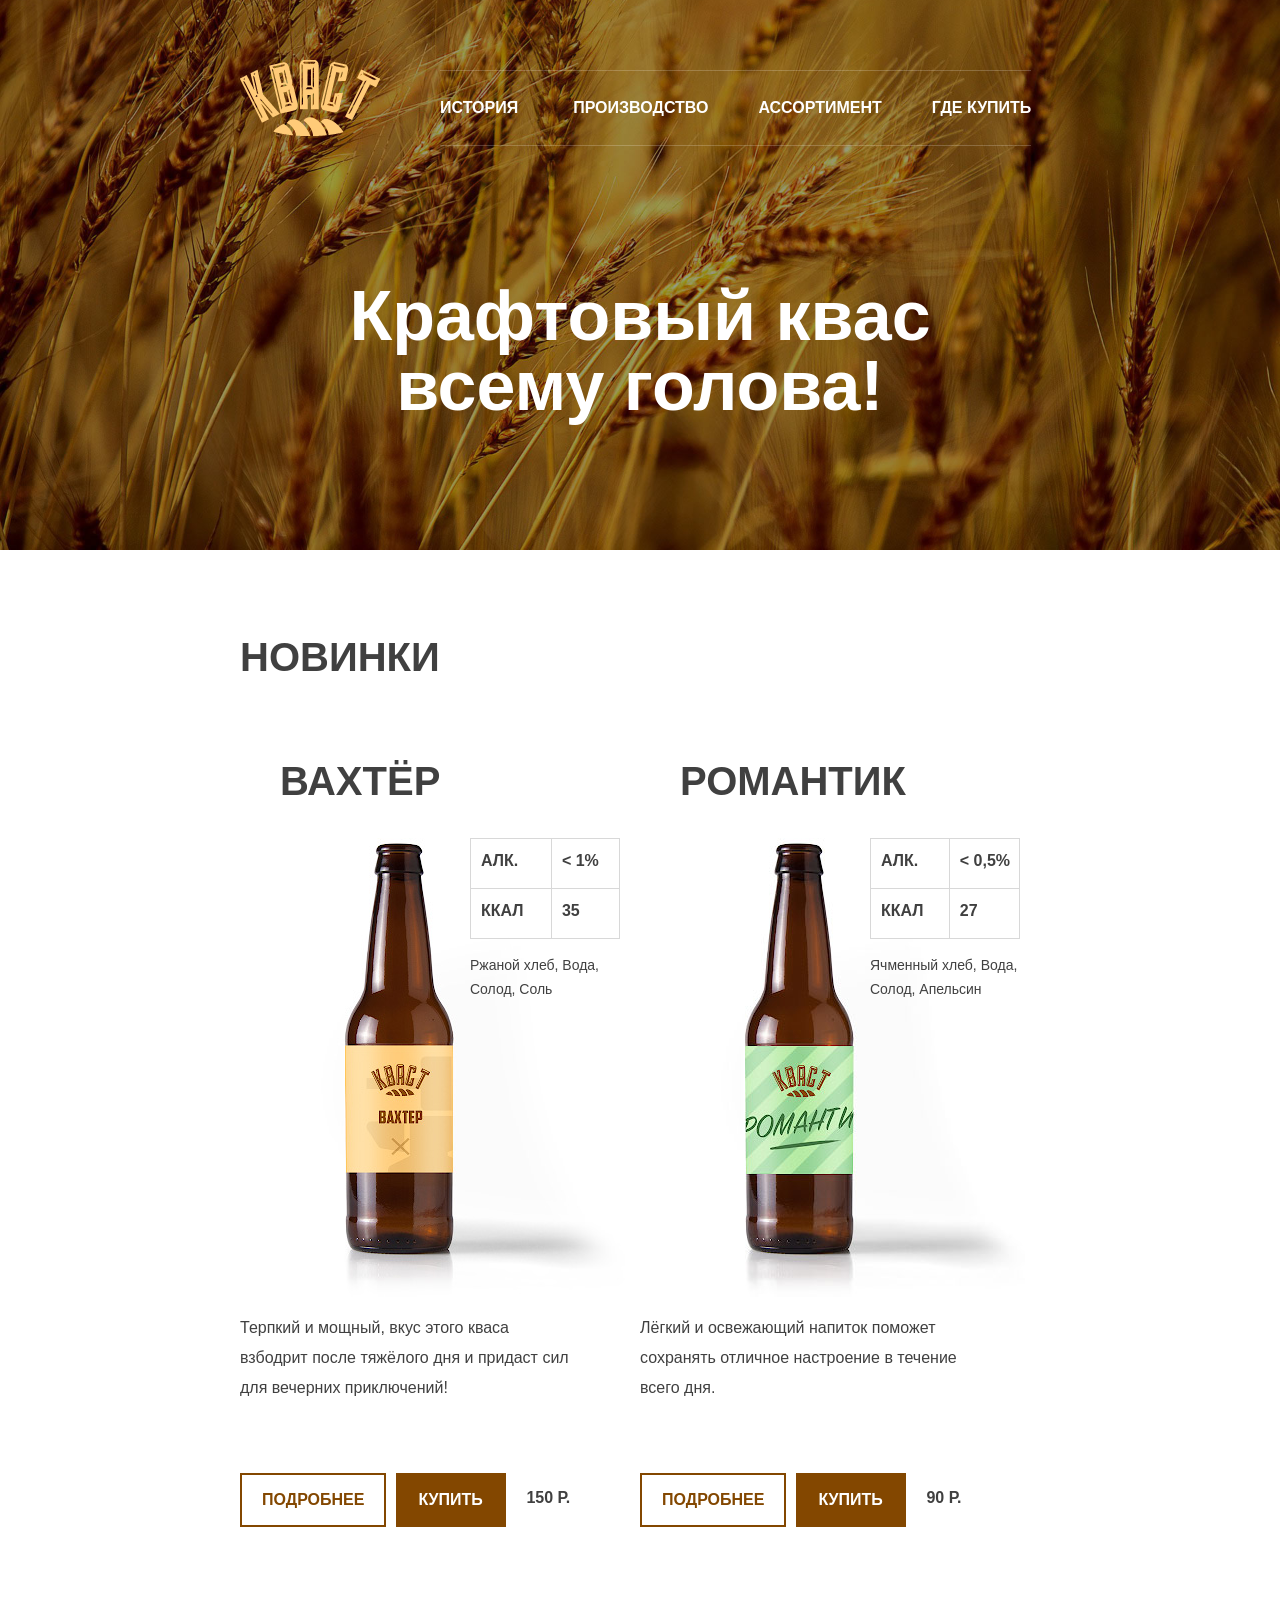
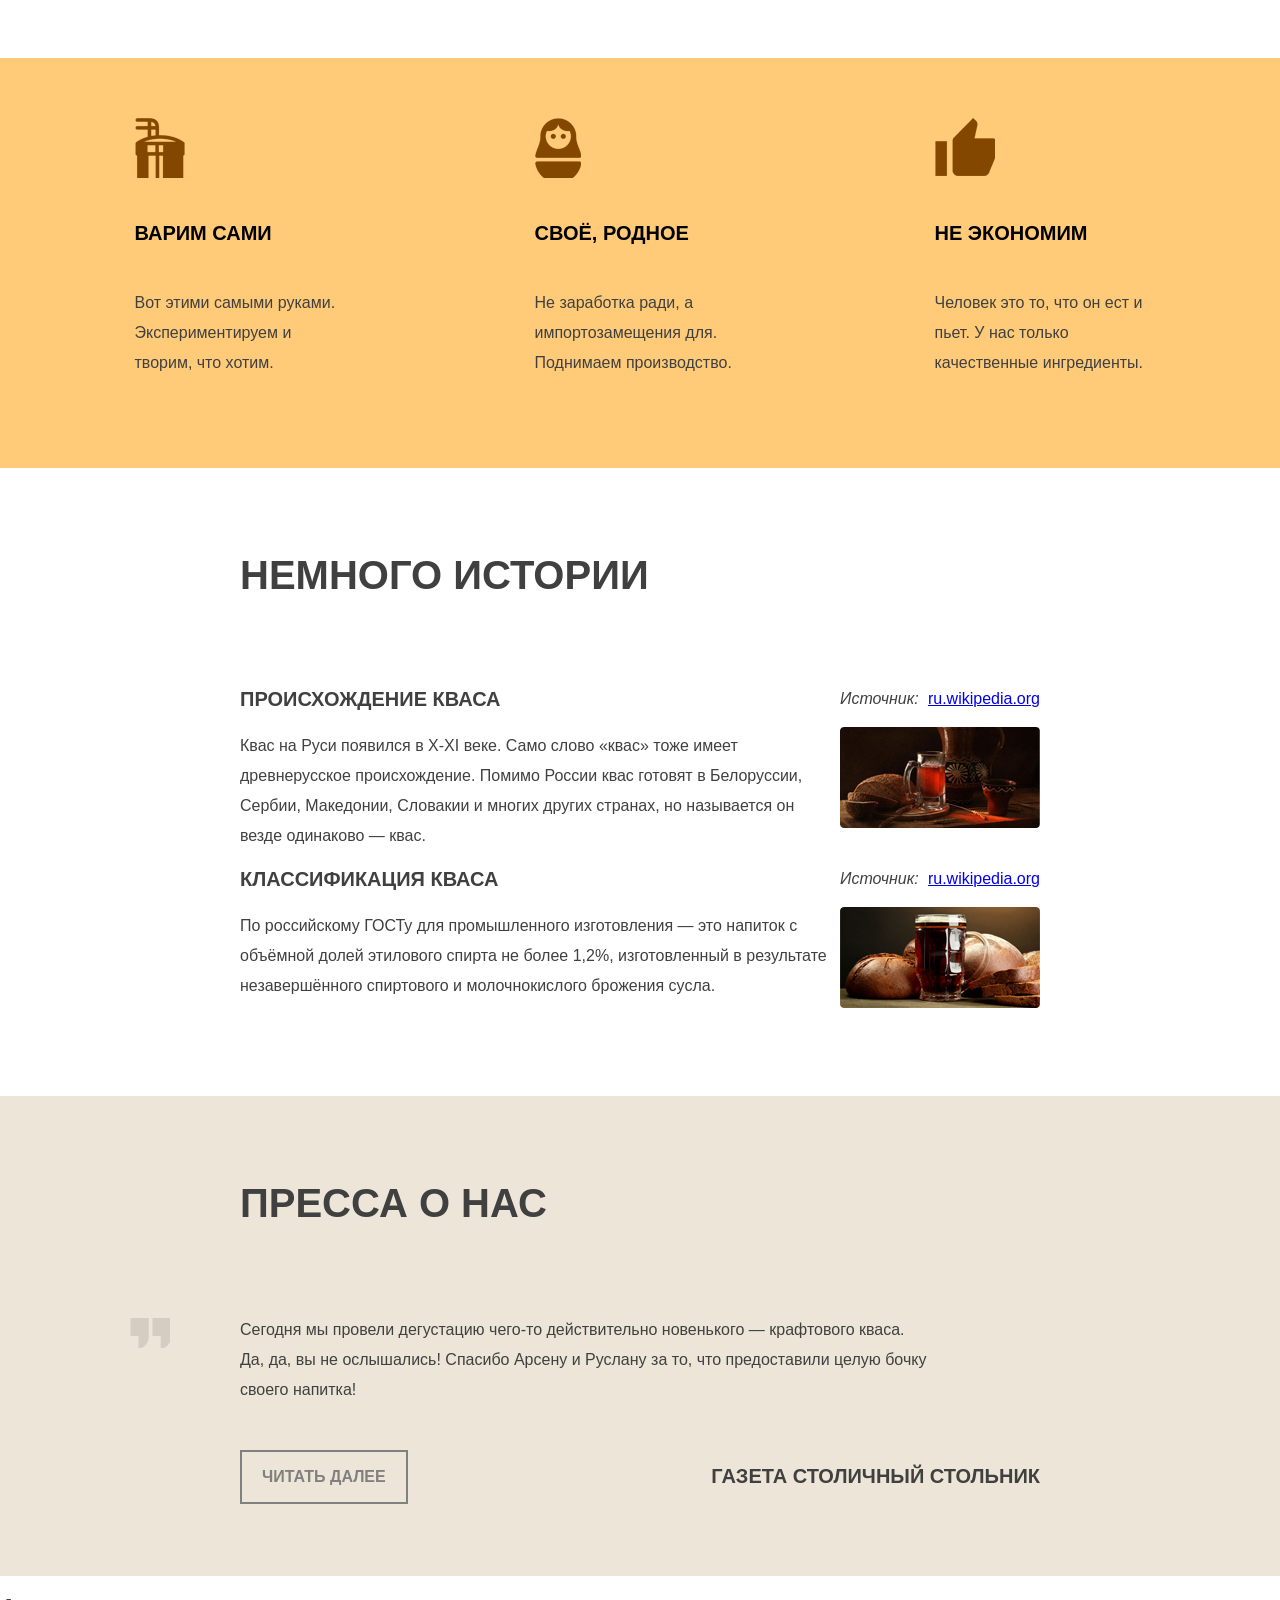
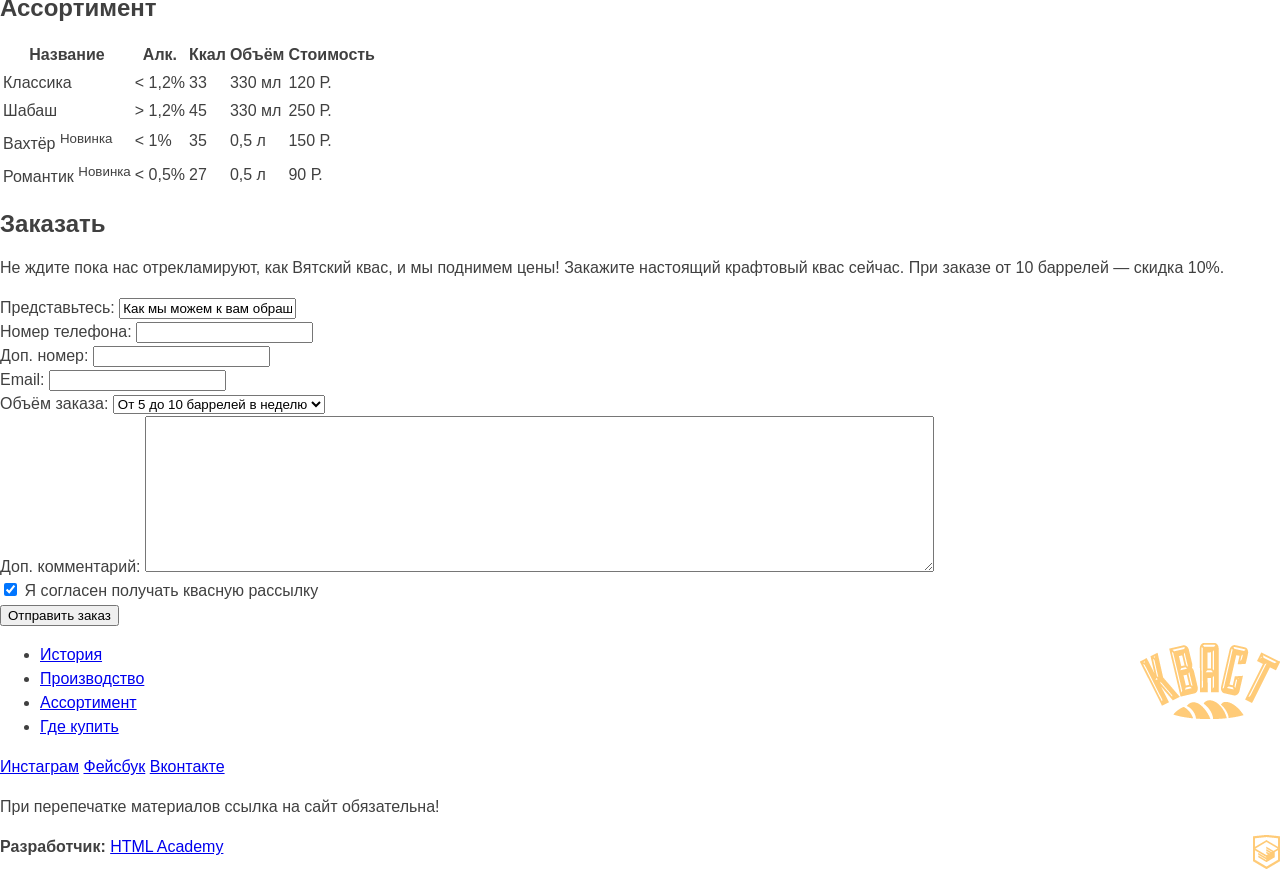
==== index.html @ 8d5d9512 "Create Repository Recreate" ====
<!DOCTYPE HTML>
<html>
  <head>
    <meta charset="utf-8">
    <title>Кваст</title>
    <link rel="stylesheet" href="css/style.css">
  </head>
  <body>

	<header class="page-header">
		<div class="container">
			<div class="header-top clearfix">
				<div class="header-logo">
		<img src="img/logo.png" alt="logo">
				</div>
          <nav class="nav-block main-nav clearfix">
		<ul>
			<li><a href="#">История</a></li>
			<li><a href="#">Производство</a></li>
			<li><a href="#">Ассортимент</a></li>
			<li><a href="#">Где купить</a></li>
		</ul>
          </nav>
			</div>
			</div>
        <div class="promo">
            <p>Крафтовый квас <br> всему голова!</p>
        </div>
		</div>
	</header>

	<section class="newsletter clearfix">
		<div class="container">
		<h2 class="newsletter-news ">Новинки</h2>
			<div class="new-position">
				<h3 class="new-position-name">Вахтёр</h3>
				<div class="position-table">
					<table border="1" class="price-list">
						<tr>
							<td class="price-alc">Алк.</td>
							<td class="price-percent">&lt; 1%</td>
						</tr>
						<tr>
							<td class="price-fat">Ккал</td>
							<td class="price-count">35</td>
						</tr>
					</table>
					<p class="ingridients">Ржаной хлеб, Вода, Солод, Соль</p>
				</div>
				<div class="item-image ">
					<img src="img/bottle-left.jpg">
				</div>
				<div class="about">
					<p class="about-text">Терпкий и мощный, вкус этого кваса взбодрит после тяжёлого дня и придаст сил для
						вечерних приключений!</p>
				<div class="buy">
					<a class="btn btn-about" href="#">Подробнее</a>
					<a class="btn btn-buy" href="#">Купить</a>
					<strong class="overprice">150 Р.</strong>
				</div>
				</div>
			</div>

		<div class="new-position">
				<h3 class="new-position-name">Романтик</h3>
				<div class="position-table">
					<table border="1" class="price-list">
						<tr>
							<td class="price-alc">Алк.</td>
							<td class="price-percent">&lt; 0,5%</td>
						</tr>
						<tr>
							<td class="price-fat">Ккал</td>
							<td class="price-count">27</td>
						</tr>
					</table>
					<p class="ingridients">Ячменный хлеб, Вода, Солод, Апельсин</p>

				</div>

				<div class="item-image clearfix">
					<img src="img/bottle-right.jpg">
				</div>
				<div class="about">
					<p class="about-text">Лёгкий и освежающий напиток поможет сохранять отличное настроение в
						течение всего дня.</p>
			<div class="buy">
					<a class="btn btn-about" href="#">Подробнее</a>
					<a class="btn btn-buy" href="#">Купить</a>
					<strong class="overprice">90 Р.</strong>
			</div>
				</div>
		</div>
		</div>
	</section>


	<section class="features">
        <div class="container">
		<ul class="clearfix">
			<li class="feature-item feature-brew">
				<h2 class="feature-title ">Варим сами</h2>
				<p>Вот этими самыми руками. Экспериментируем и творим, что хотим.</p>
			</li>
			<li class="feature-item feature-local">
				<h2 class="feature-title ">Своё, родное</h2>
				<p>Не заработка ради, а импортозамещения для. Поднимаем производство.</p>
			</li>
			<li class="feature-item feature-economy">
				<h2 class="feature-title ">Не экономим</h2>
				<p>Человек это то, что он ест и пьет. У нас только качественные ингредиенты.</p>
			</li>
		</ul>
        </div>
	</section>

	<section class="history">
		<h2 class="newsletter-news">Немного истории</h2>
		<dl>
 	    	<dt>
 	      		<h3>Происхождение кваса</h3>
 		  		<i>Источник: </i><a href="https://ru.wikipedia.org">ru.wikipedia.org</a>
 			</dt>
 			<dd>
 		  		<img alt="Происхождение кваса" src="img/wiki-1.png">
 		  		<p>Квас на Руси появился в X-XI веке. Само слово «квас» тоже имеет древнерусское происхождение. Помимо России квас готовят в Белоруссии, Сербии, Македонии, Словакии и многих других странах, но называется он везде одинаково — квас.</p>
 			</dd>
 			<dt>
 	      		<h3>Классификация кваса</h3>
 		  		<i>Источник: </i><a href="https://ru.wikipedia.org"> ru.wikipedia.org</a>
 			<dd>
 				<img alt="Классификация кваса" src="img/wiki-2.png">
 	       		<p>По российскому ГОСТу для промышленного изготовления — это напиток с объёмной долей этилового спирта не более 1,2%, изготовленный в результате незавершённого спиртового и молочнокислого брожения сусла.</p>
 			</dt>
		</dl>
	</section>

	<section class="about-us">
        <div class="container">
		<h2 class="newsletter-news">Пресса о нас</h2>
		<blockquote>
			<p>Сегодня мы провели дегустацию чего-то действительно новенького — крафтового кваса. <br> Да, да, вы не ослышались! Спасибо Арсену и Руслану за то, что предоставили целую бочку своего напитка!</p>

            <a class="btn btn-read" href="#">Читать далее</a>
			<p class="papper-name">Газета столичный Стольник <p>
		</blockquote>
        </div>
	</section>

	<section class="range">
		<h2>Ассортимент</h2>
		<table class="range-table">
			<tr>
				<th>Название</th>
				<th>Алк.</th>
				<th>Ккал</th>
				<th>Объём</th>
				<th>Стоимость</th>
			</tr>
			<tr>
				<td>Классика</td>
				<td>&lt; 1,2%</td>
				<td>33</td>
				<td>330 мл</td>
				<td>120 Р.</td>
			</tr>
			<tr>
				<td>Шабаш</td>
				<td>&gt; 1,2%</td>
				<td>45</td>
				<td>330 мл</td>
				<td>250 Р.</td>
			</tr>
			<tr>
				<td>Вахтёр <sup>Новинка</sup></td>
				<td>&lt; 1%</td>
				<td>35</td>
				<td>0,5 л</td>
				<td>150 Р.</td>
			</tr>
			<tr>
				<td>Романтик <sup>Новинка</sup></td>
				<td>&lt; 0,5%</td>
				<td>27</td>
				<td>0,5 л</td>
				<td>90 Р.</td>
			</tr>
		</table>
	</section>

	<div class="feedback">
	<h2>Заказать</h2>
	<p>Не ждите пока нас отрекламируют, как Вятский квас, и мы поднимем цены! Закажите настоящий крафтовый квас сейчас. При заказе от 10 баррелей — скидка 10%.</p>
		<div class="feedback_form">
			<form>
				<div class="data-form">
					<label for="us-name" class="user-name">Представьтесь:</label>
					<input type="text" name="us-name" id="us-name" value="Как мы можем к вам обращаться?">
				</div>
				<div class="data-form">
					<label for="us-phone" class="user-phone">Номер телефона:</label>
					<input type="text" name="us-phone" id="us-phone">
				</div>
				<div class="data-form">
					<label for="second_us-phone" class="second_user-phone">Доп. номер:</label>
					<input type="text" name="us-phone" id="second_us-phone">
				</div>
				<div class="data-form">
					<label for="us-email" class="user-email">Email:</label>
					<input type="text" name="us-email" id="us-email">
				</div>
				<div class="data-form">
						<label for="data-form" class="data_select">Объём заказа:</label>
					<select class="data-form">
						<option name="1" id="data-form">От 5 до 10 баррелей в неделю</option>
					</select>
				</div>
				<div class="data-form">
					<label for="txt_ar">Доп. комментарий:</label>
					<textarea class="data-form" name="txt_area_mess" id="txt_ar" rows="10" cols="96"></textarea>
				</div>
				<div class="data-form">
					<input checked type="checkbox" name="check" id="checkbox">
					<label for="checkbox">Я согласен получать квасную рассылку</label>	
				</div>
				<div>
					<input type="submit" name="btn_submit" id="btn_submit" value="Отправить заказ">
				</div>
			</form>
		</div>
</div>

<!-- Block №8 -->

<div class="page-footer">
		<div class="footer-logo">
			<img src="img/logo.png" width="140" height="76" alt="Кваст">
		</div>
		<nav class="footer-menu">
			<ul>
				<li><a href="#">История</a></li>
				<li><a href="#">Производство</a></li>
				<li><a href="#">Ассортимент</a></li>
				<li><a href="#">Где купить</a></li>
			</ul>
		</nav>
		<div class="social">
			<a class="social social-in" href="#">Инстаграм</a>
			<a class="social-fb" href="#">Фейсбук</a>
			<a class="social-vk" href="#">Вконтакте</a>
			<p>При перепечатке материалов ссылка на сайт обязательна!</p>
		</div>
		<div class="logo_footer">
			<img src="img/htmlacademy.png"><b> Разработчик: </b><a href="#">HTML Academy</a>
		</div>
</div>

  </body>
</html>
---- css/style.css ----
body {
    min-width: 1200px;
    margin: 0;
    padding: 0;
    font-size: 16px;
    line-height: 24px;
    font-family: "Arial", sans-serif;
    color: #404040;
    background-color: white;
}

.page-header {
    font-family: Arial, sans-serif;
    font-size: 16px;
    font-weight: bold;
    background: url("../img/wheat-back.jpg") no-repeat;
    min-height: 550px;
    background-position: bottom;
    -webkit-background-size: cover;
    background-size: cover;
    color: #c3c3c3;
    background-color: #363636;
}

.page-header .container {
    width: 800px;
    margin: 0 auto;
}

.clearfix::after {
    content: "";
    display: table;
    clear: both;
}
.header-logo {
    float: left;
    padding-top: 60px;
    width: 200px;
    height: 76px;
}
.header-logo img {
    width: 140px;
    height: 76px;
    padding-right: 60px;
}

.main-nav ul {
    float: left;
    padding: 0;
    list-style: none;
    margin: 70px 0;
    margin-bottom: 0;
    border-bottom: 1px solid rgba(255, 255, 255, .2);
    border-top: 1px solid rgba(255, 255, 255, .2);
    max-width: 600px;
}

.main-nav li {
    text-align: center;
    float: left;
    text-transform: uppercase;
    padding: 25px 0;
    margin-right: 50px;
}

.main-nav li:first-child {
    margin-right: 55px;
}

.main-nav li:hover {
    border-bottom: 1px solid #FFF;
}

.main-nav li:last-child {
    margin-right: 0;
}

.main-nav a {
    color: #ffffff;
    text-decoration: none;
}

.main-nav a:hover {

    color: #ffcb78;
}

.main-nav a:active {
    color: rgba(255, 255, 255, 0.3);
}


.promo {
    margin-top: 135px;
    margin-bottom: 150px;
}

.promo p{
     padding: 0;
    margin: 0 auto;
    font-weight: bold;
    color: #FFFFFF;
    font-size: 70px;
    text-align: center;
    height: 140px;
    width: 800px;
    line-height: 70px;
}


.newsletter .container {
    width: 800px;
    margin: 0 auto;
}

.newsletter-news {
    margin: 95px 0 100px 0px;
    font-size: 40px;
    text-transform: uppercase;
}

.newsletter .new-position {
    width: 400px;
    float: left;
}

.newsletter .new-position-name {
    text-transform: uppercase;
    width: 400px;
    margin-left: 40px;
    font-size: 40px;
}

.position-table {
    max-width: 200px;
    position: absolute;
    left: 230px;
}

.price-list {
    border-collapse: collapse;
    font-weight: bold;
    font-size: 16px;
}

.price-list {
    max-width: 150px;
    height: 85px;
    border-collapse: collapse;
    font-weight: bold;
    font-size: 16px;
    text-align: left;
    text-transform: uppercase;

}

.price-list td {
    border: 1px solid #d8d8d8;
}

.price-list td {
    padding-top: 10px;
    padding-left: 10px;
    padding-bottom: 15px;
}

.price-list .price-alc {
    width: 80px;
    text-align: left;
}

.price-list .price-percent {
    width: 70px;
    text-align: left;
}

.price-list .price-fat {
    width: 80px;
    text-align: left;
}

.price-list .price-count {
    width: 70px;
    text-align: left;
}
.new-position {
    position: relative;
}

.new-position .item-image {
    margin-left: 0px;
    margin-top: 10px;
}

.new-position  .ingridients {
    width: 150px;
    float:right;
    line-height: 24px;
    font-size: 14px;
}

.new-position .about {
    width: 400px;
    float: left;
}
h3.new-position-name {
    font-size: 40px;
    margin-top: 0;
    margin-bottom: 45px;
}


div.about {
    max-width: 330px;
    font-size: 16px;
    line-height: 30px;
    font-family: 'Arial', serif;
    margin: 0 auto;
    margin-bottom: 115px;
}


.about .btn {
    margin-right: 10px;
}

.about a.btn-about{
    float: left;
    text-decoration: none;
    color: #834700;
    font-size: 16px;
    font-family: 'Arial', sans-serif;
    text-transform: uppercase;
    font-weight: bold;
    padding: 10px 20px;
    border: 2px solid #834700;
    cursor: pointer;
}

.about a.btn-about:hover {
    color: #6a3900;
    border-color: #6a3900;
    cursor: pointer;
}

.about a.btn-about:active {
    opacity: .3;
}

.about a.btn-buy {
    float: left;
    text-decoration: none;
    width: 66px;
    color: #FFFFFF;
    font-size: 16px;
    font-family: 'Arial', sans-serif;
    text-transform: uppercase;
    font-weight: bold;
    padding: 10px 20px;
    border: 2px solid #834700;
    background-color: #834700;
    cursor: pointer;
}

.about a.btn-buy:hover {

}

.about a.btn-buy:active {

}
.about .overprice {
    float: left;
    font-size: 16px;
    font-family: 'Arial', sans-serif;
    text-transform: uppercase;
    font-weight: bold;
    padding: 10px 20px;
    padding-left: 10px;
    background-color: #FFFFFF;
}

.buy {
    min-width: 400px;
}

.about-text {
    font-size: 16px;
    line-height: 30px;
    margin-bottom: 70px;
}

.features {
    background-color: #ffcb78;
    max-height: 410px;
}

.features ul {
    padding: 0;
    list-style: none;
    padding-top: 80px;
    padding-bottom: 30px;
}

.feature-item {
    position: relative;
    float: left;
    padding-top: 40px;
}

.feature-brew {
    width: 400px;
}

.feature-local {
    width: 400px;
}

.feature-economy {
    width: 210px;
}

.feature-brew::before {
    content: "";
    position: absolute;
    top: -20px;
    left: 0px;
    width: 60px;
    height: 60px;
    background-image: url("../img/icon-brew.png");
    background-repeat: no-repeat;
}

.feature-local::before {
    content: "";
    position: absolute;
    top: -20px;
    left: 0px;
    width: 60px;
    height: 60px;
    background-image: url("../img/icon-matreshka.png");
    background-repeat: no-repeat;
}

.feature-economy::before {
    content: "";
    position: absolute;
    top: -20px;
    left: 0px;
    width: 60px;
    height: 60px;
    background-image: url("../img/icon-thumbsup.png");
    background-repeat: no-repeat;
}

.feature-title {
    text-transform: uppercase;
    margin: 40px 0;
    font-weight: bold;
    font-size: 20px;
    line-height: 30px;
    font-family: "Arial", serif;
    color: #000;
}

.feature-item p {
    margin: 0;
    width: 210px;
    height: 175px;
    line-height: 30px;
    font-size: 16px;
}

.features .container {
    width: 1011px;
    margin: 0 auto;
}

.history {
    width: 800px;
    margin: 0 auto;
}

.history dl dt h3 {
    position: relative;
    float: left;
    font-size: 20px;
    width: 600px;
    text-transform: uppercase;
    margin-top: 0;
}

.history a ,img {
    float: right;
    vertical-align: middle;
}

.history dd  {
    margin: 0;
    padding: 0;
}

.history dd p {
    font-size: 16px;
    line-height: 30px;
    width: 600px;
}

.about-us {
    min-height: 480px;
    background-color: #ede5d8;
}

.about-us h2 {
    padding-top: 95px;
}

.about-us p {
    line-height: 30px;
    font-family: 'Arial', serif;
    width: 700px;
    font-size: 16px;
    margin-top: 0;
}

.about-us blockquote {
    margin: 0;
    padding: 0;
}

blockquote::before {
    content: "";
    position: absolute;
    top: 222px;
    left: -110px;
    width: 40px;
    height: 30px;
    background-image: url("../img/quotes.png");
    background-repeat: no-repeat;

}

.about-us p.papper-name {
    float: right;
    font-family: Arial,serif;
    font-size: 20px;
    font-weight: bold;
    text-transform: uppercase;
    margin: 40px 0 0 0;
    width: 400px;
    text-align: right;
    height: 125px;
}

blockquote a {
    text-align: center;
    float: left;
    text-decoration: none;
    color: grey;
    font-size: 16px;
    font-family: 'Arial', sans-serif;
    text-transform: uppercase;
    font-weight: bold;
    padding: 15px 20px;
    border: 2px solid grey;
    line-height: 20px;
    cursor: pointer;
    margin-top: 29px;
}

.about-us .container {
    position: relative;
    width: 800px;
    margin: 0 auto;
}
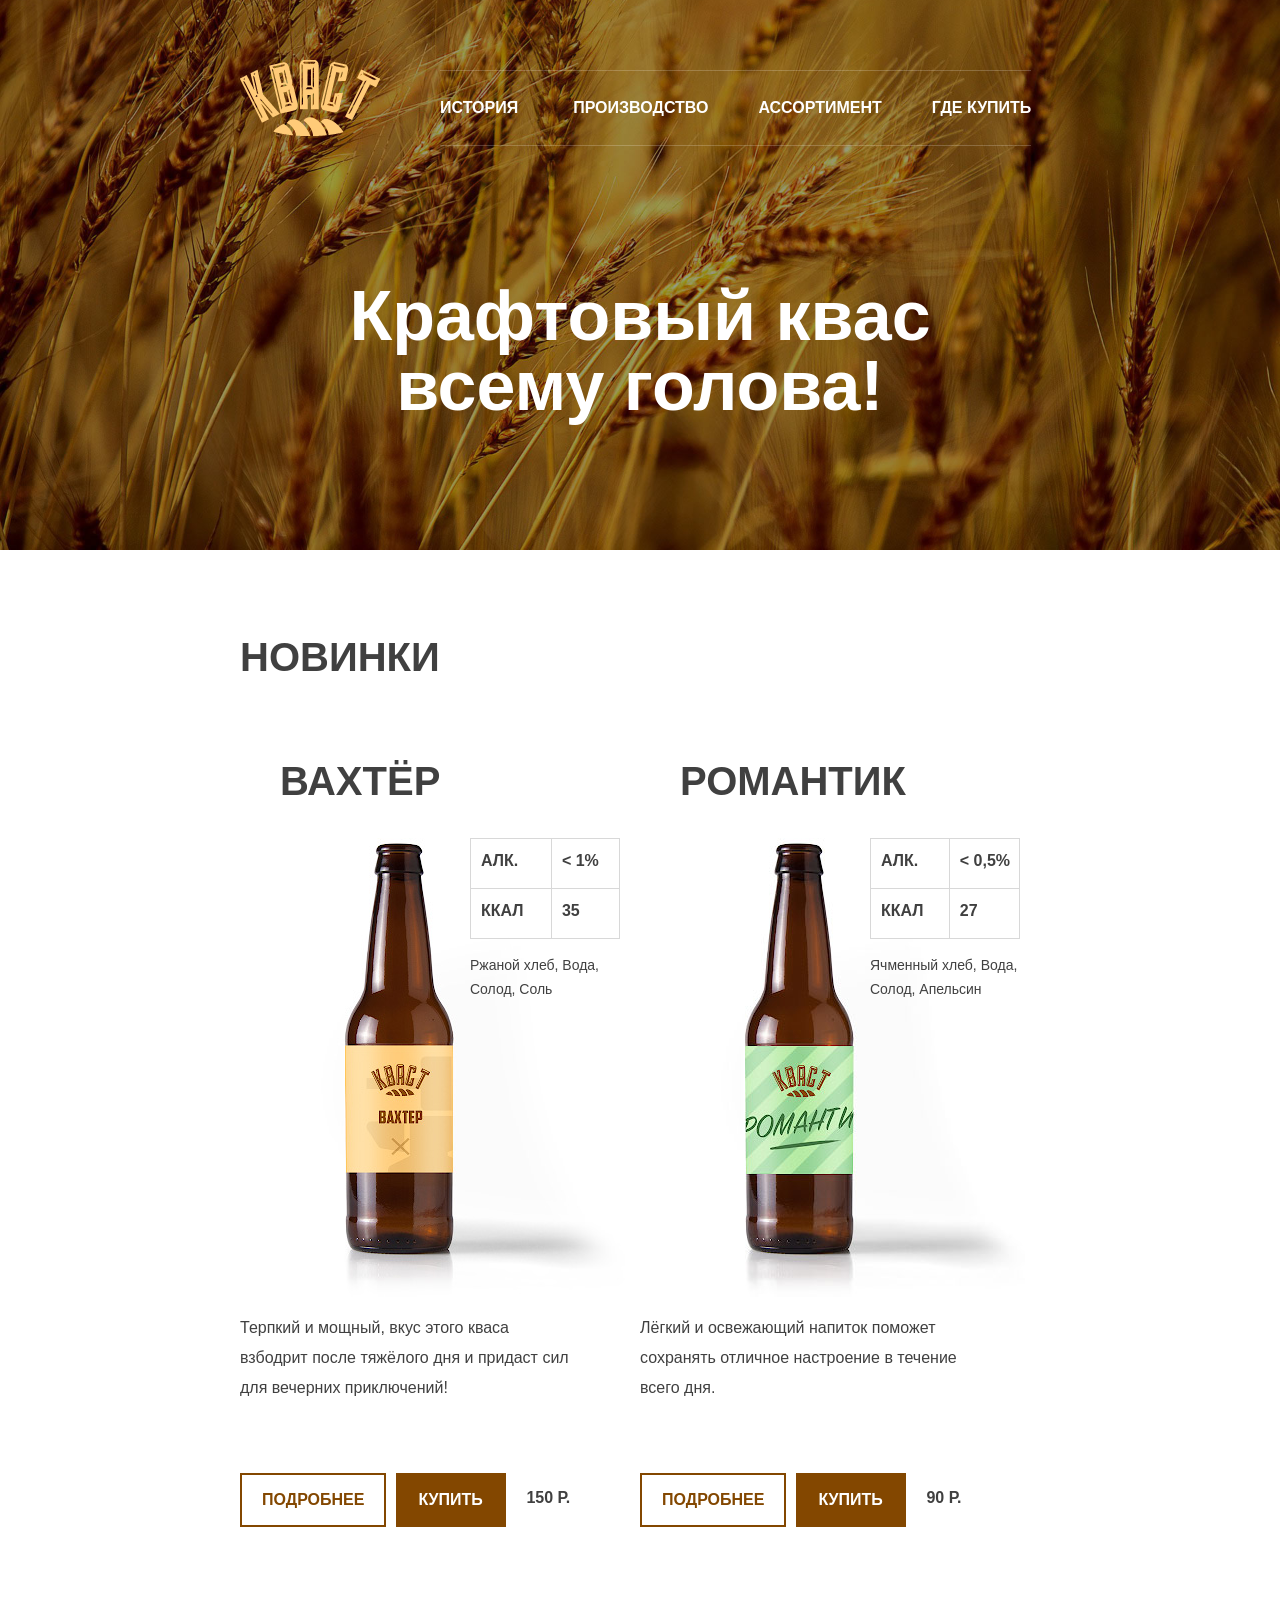
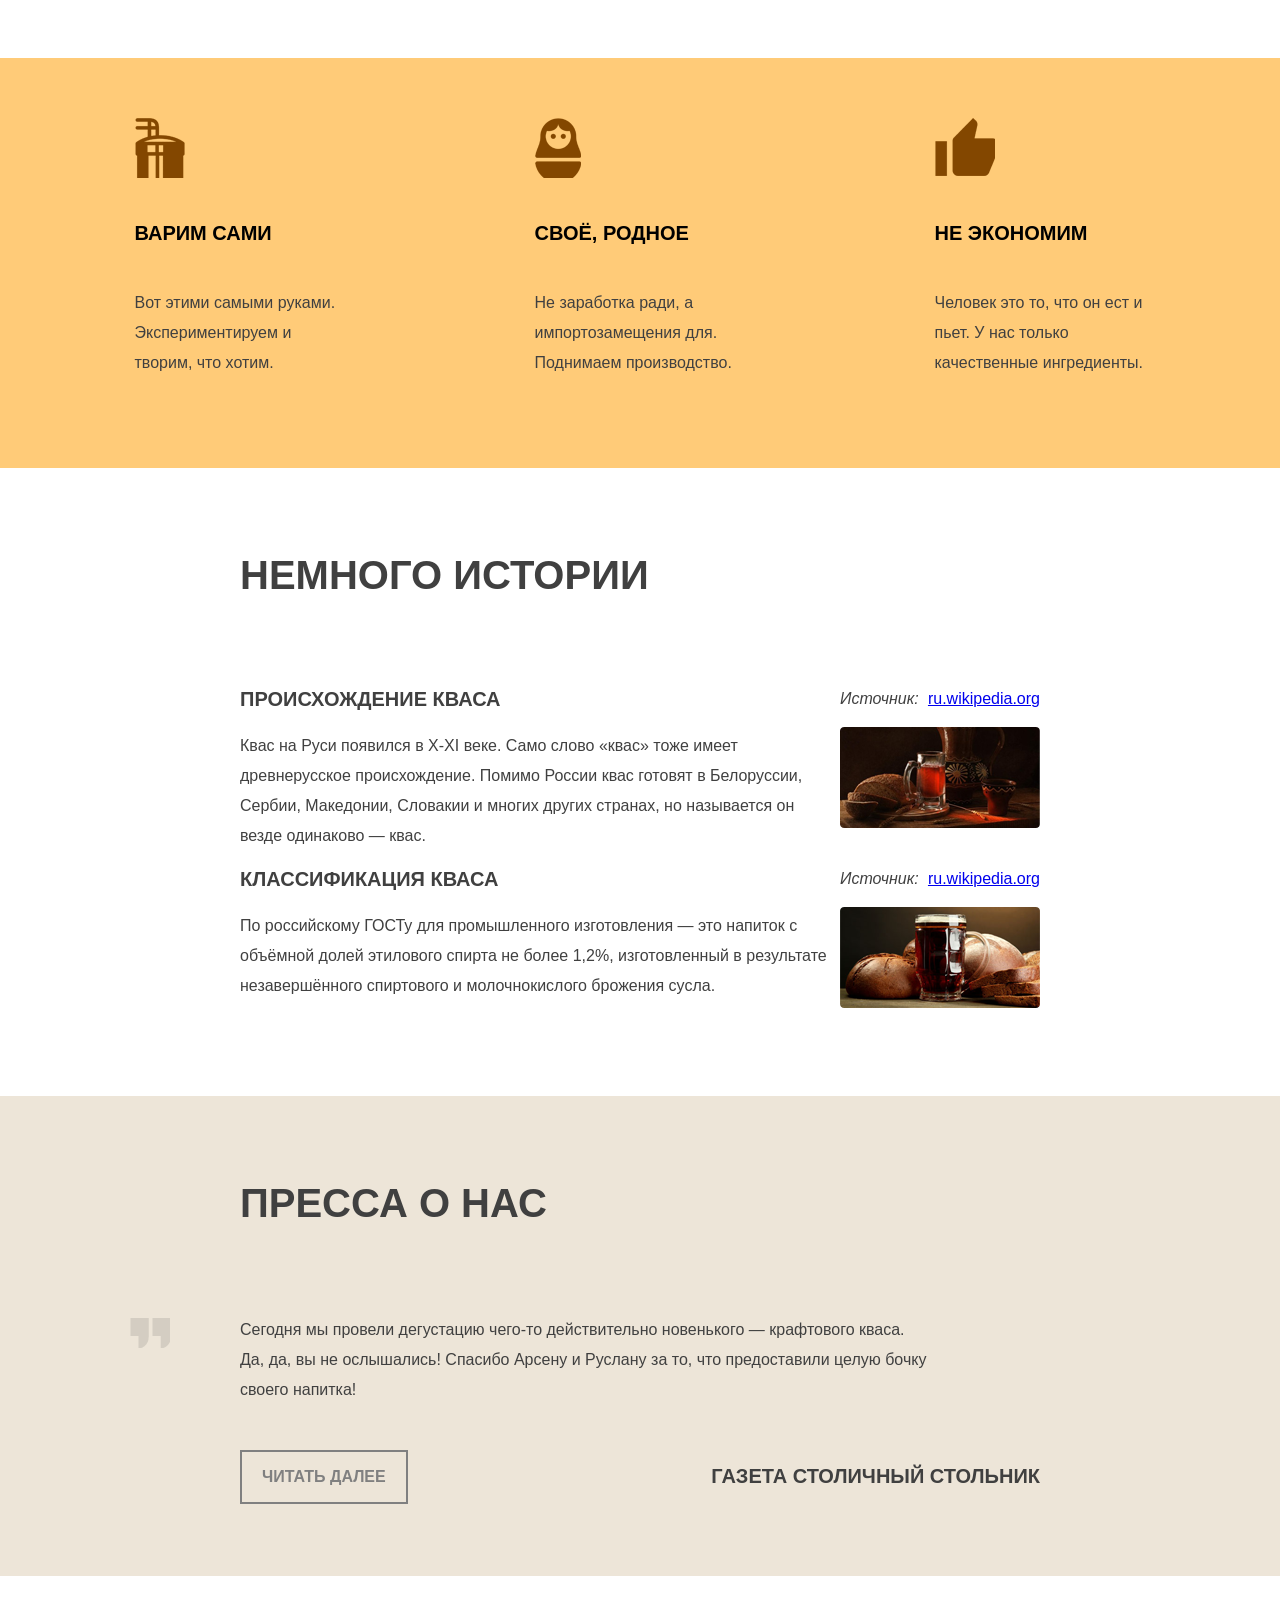
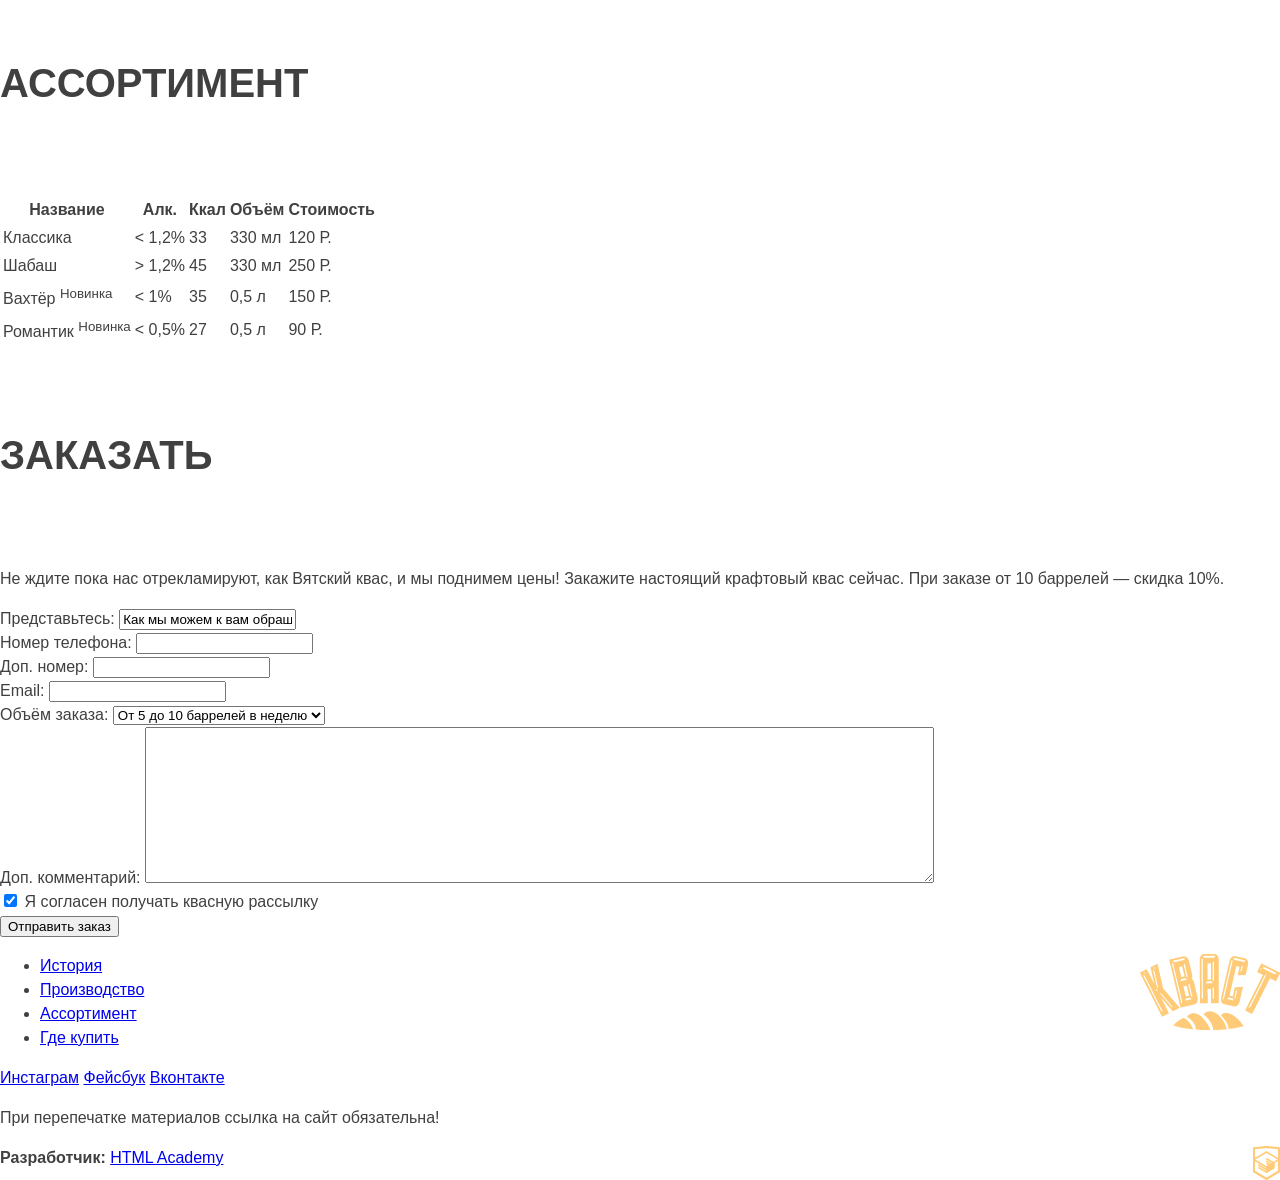
==== commit 14726876: "Update index.html" ====
--- a/index.html
+++ b/index.html
@@ -148,8 +148,8 @@
 	</section>
 
 	<section class="range">
-		<h2>Ассортимент</h2>
-		<table class="range-table">
+		<h2 class="newsletter-news">Ассортимент</h2>
+		<table class="range-table" >
 			<tr>
 				<th>Название</th>
 				<th>Алк.</th>
@@ -189,7 +189,8 @@
 	</section>
 
 	<div class="feedback">
-	<h2>Заказать</h2>
+		<div class="container">
+	<h2 class="newsletter-news">Заказать</h2>
 	<p>Не ждите пока нас отрекламируют, как Вятский квас, и мы поднимем цены! Закажите настоящий крафтовый квас сейчас. При заказе от 10 баррелей — скидка 10%.</p>
 		<div class="feedback_form">
 			<form>
@@ -227,6 +228,7 @@
 					<input type="submit" name="btn_submit" id="btn_submit" value="Отправить заказ">
 				</div>
 			</form>
+		</div>
 		</div>
 </div>
 
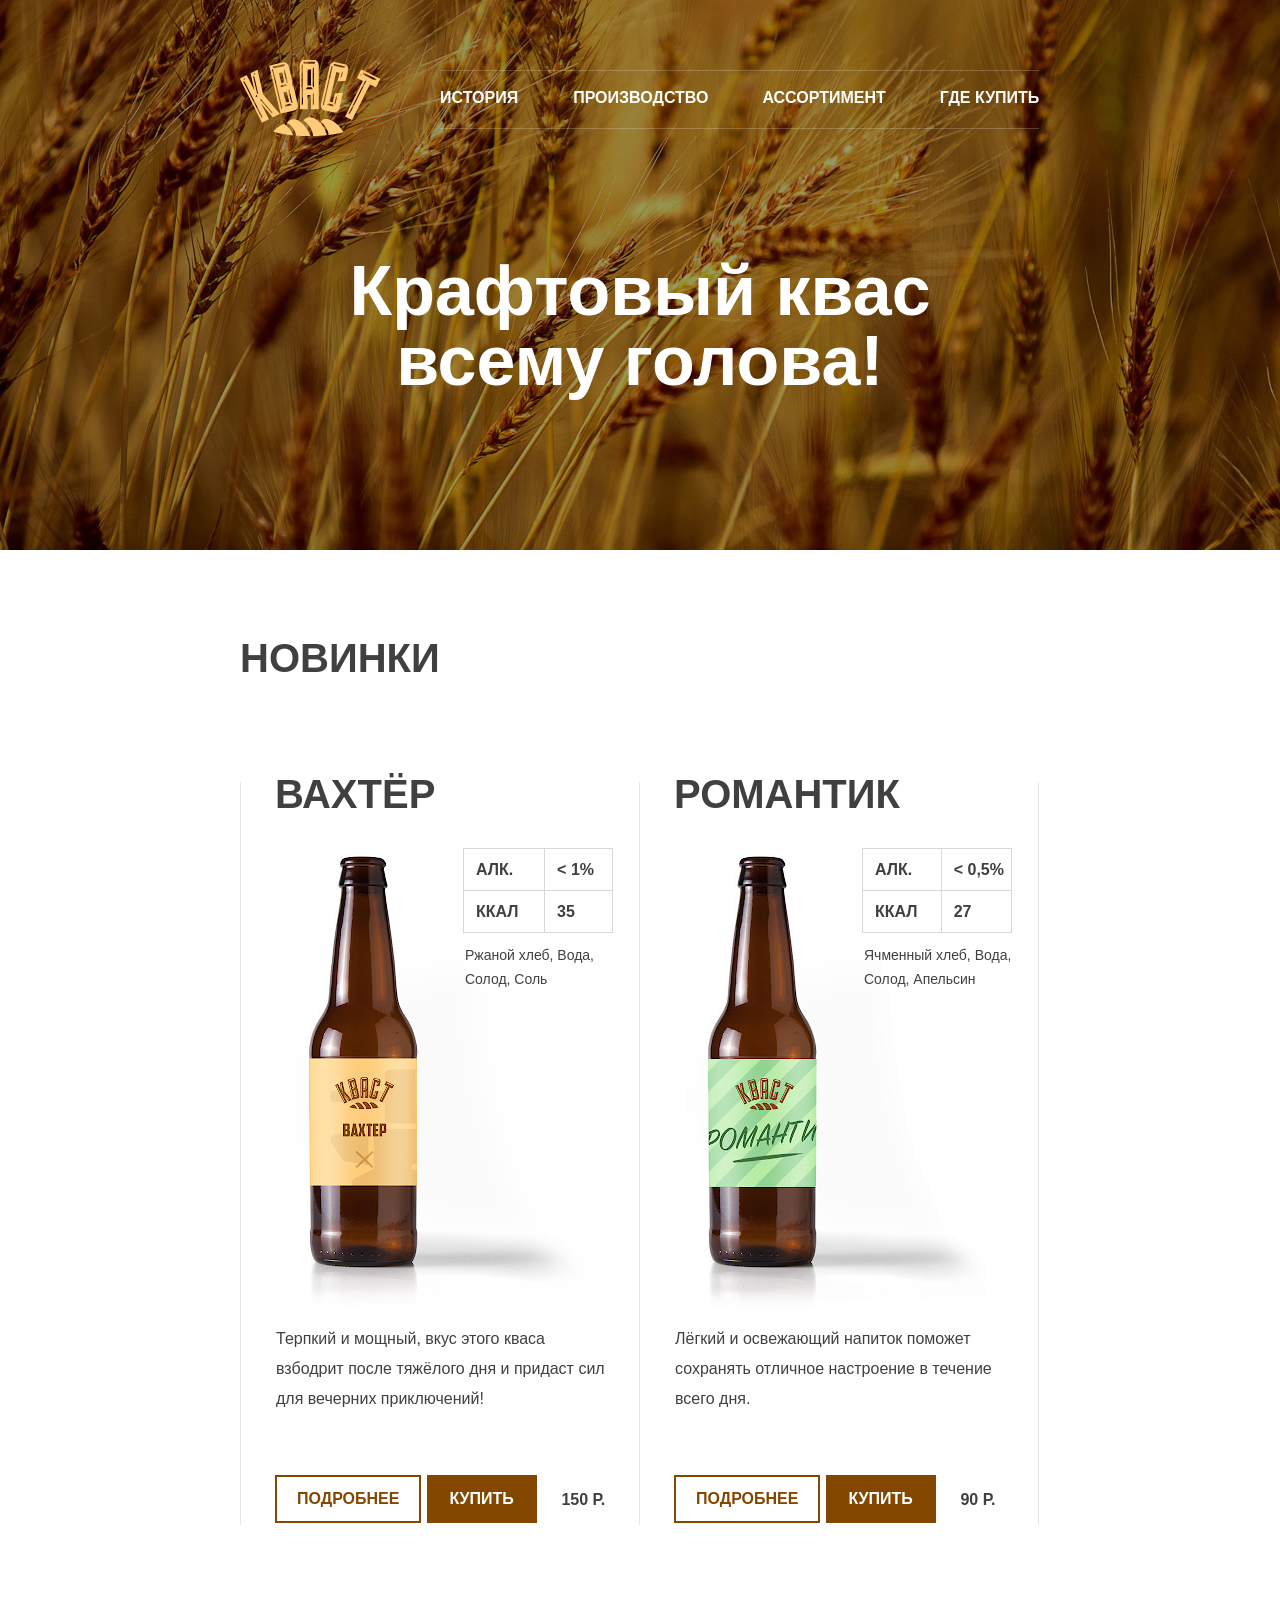
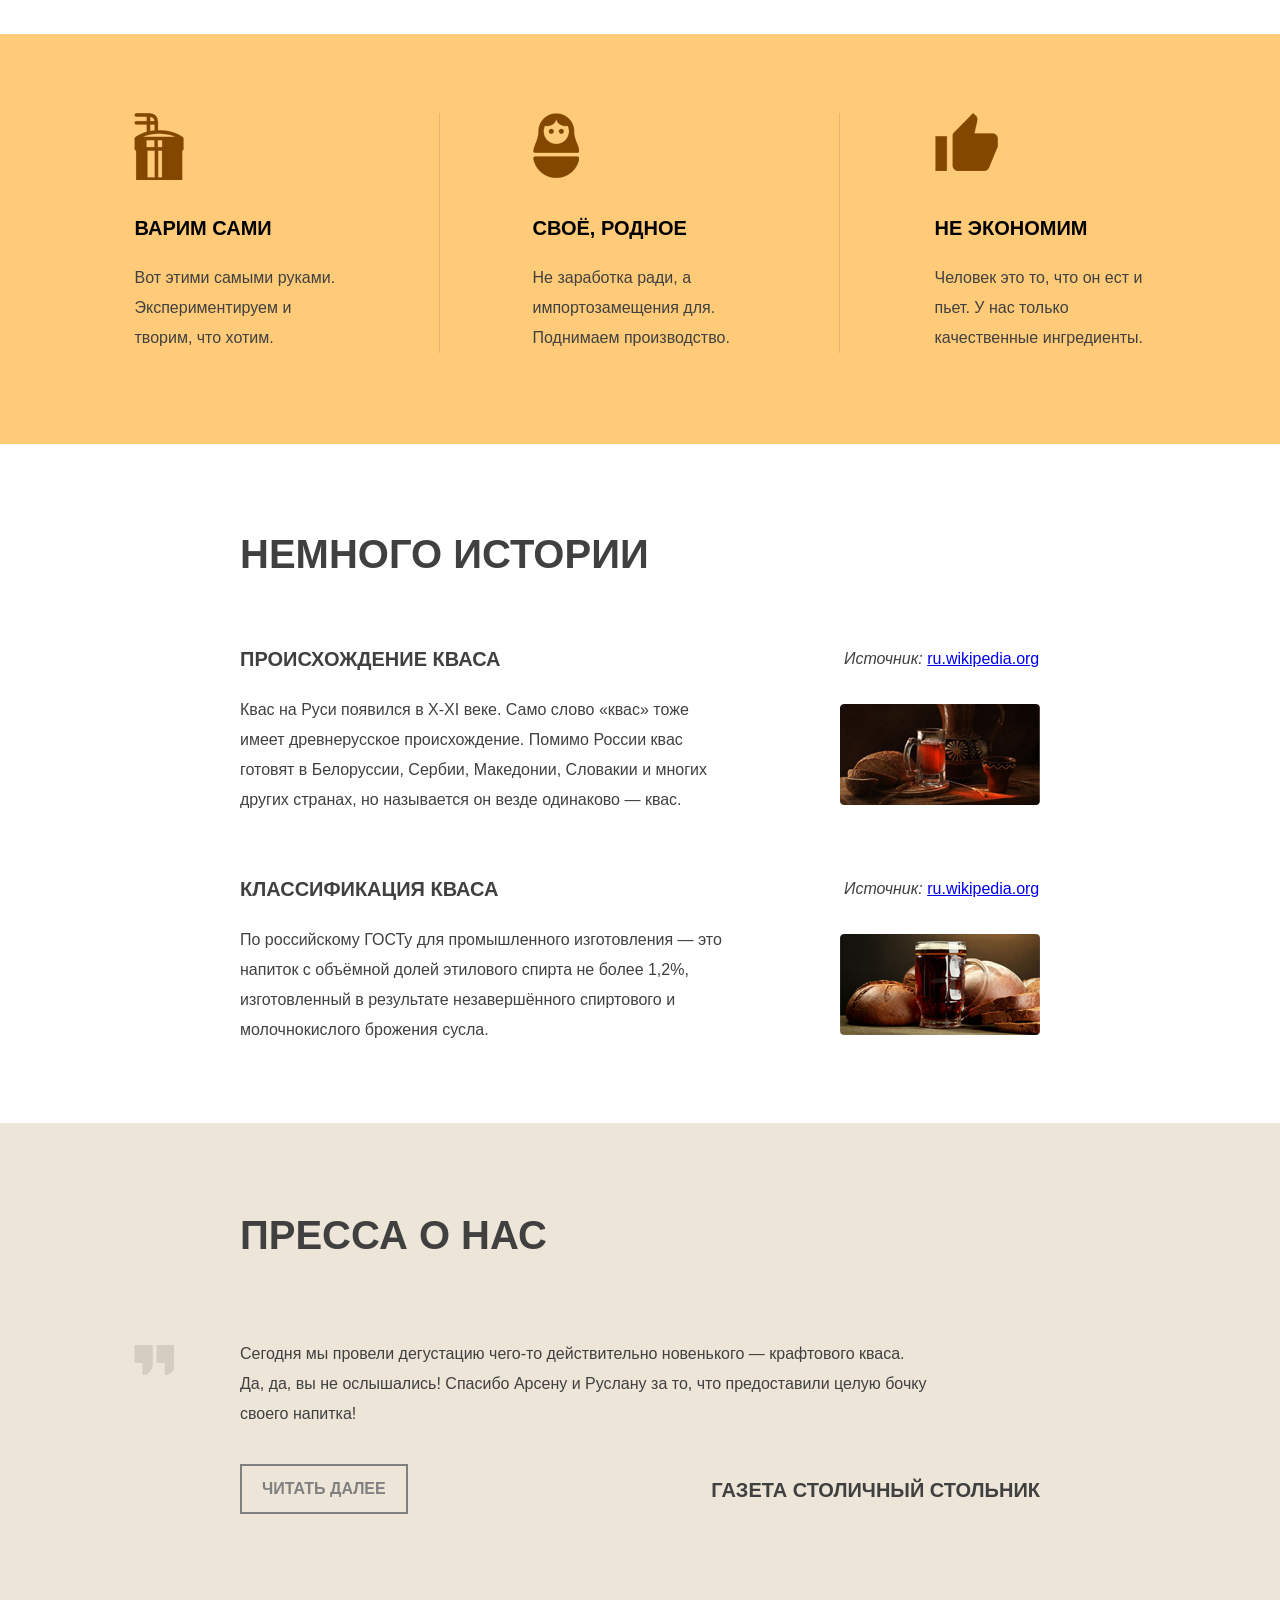
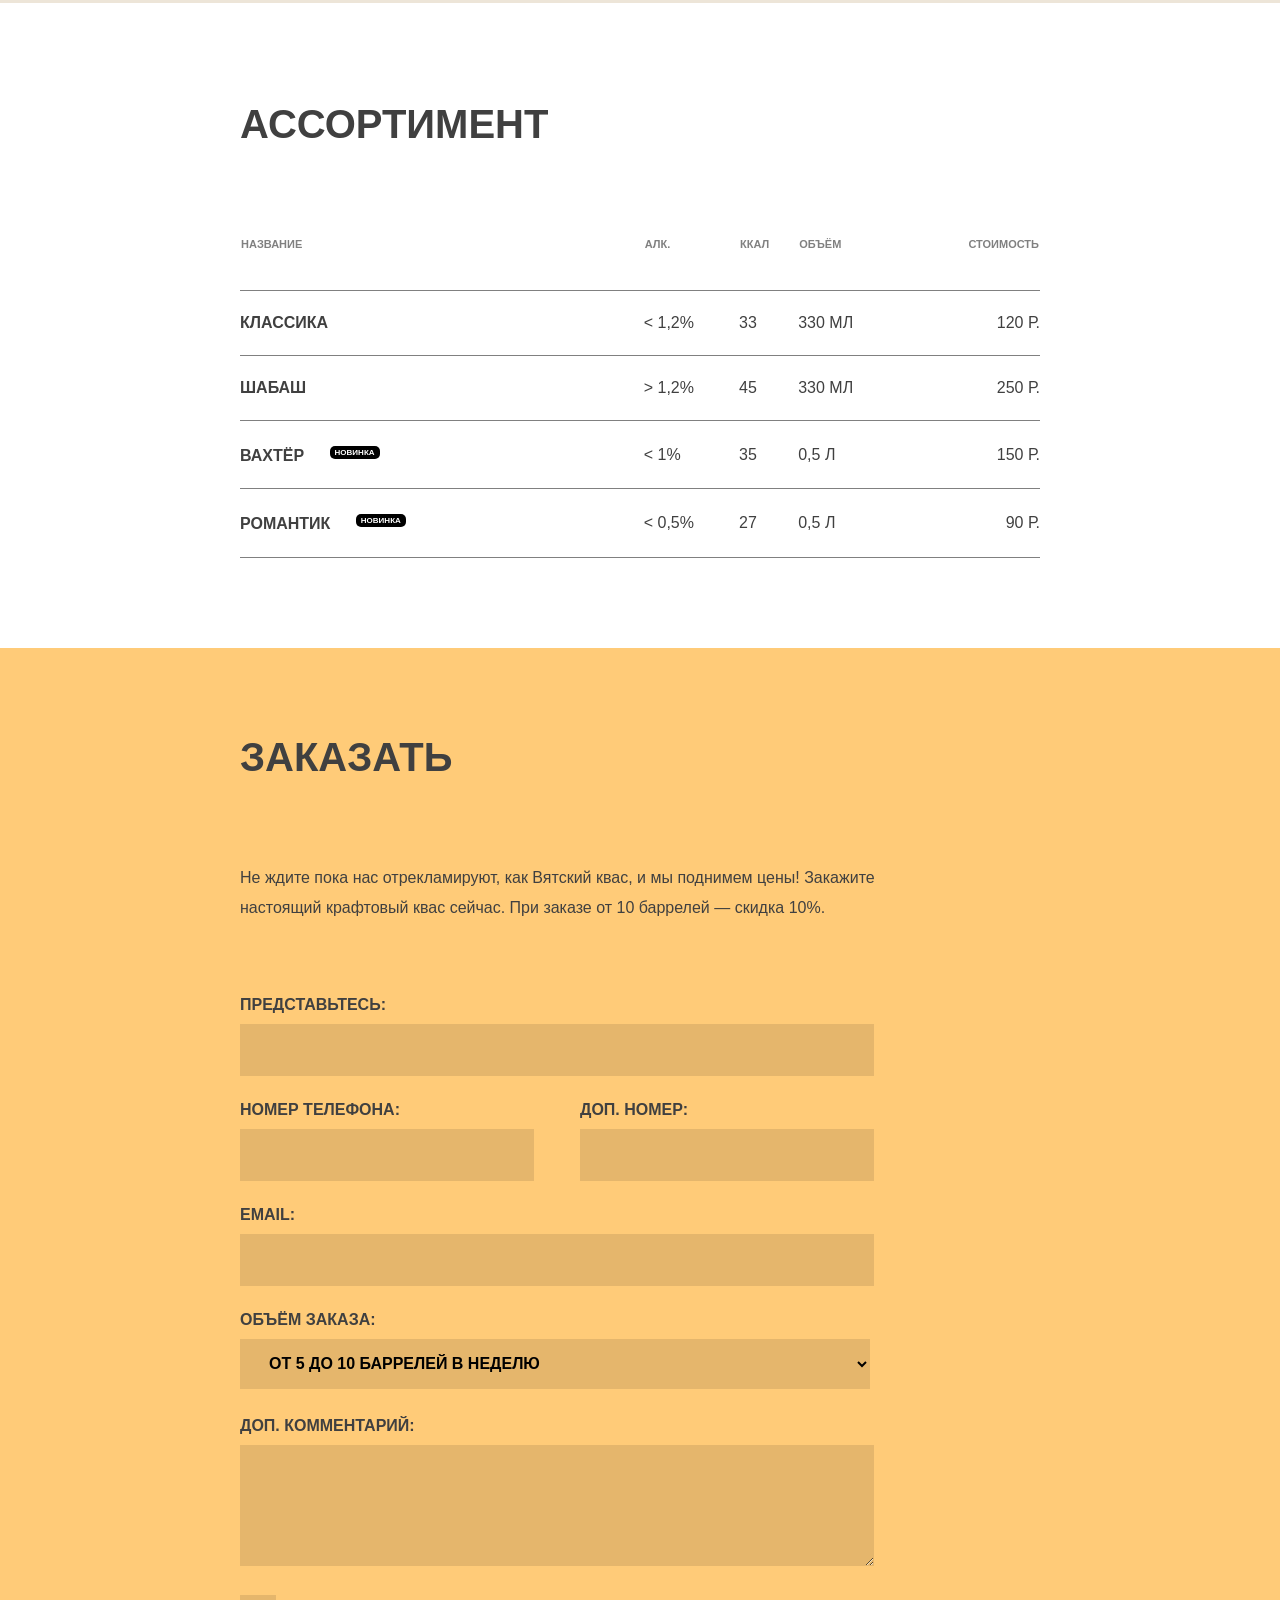
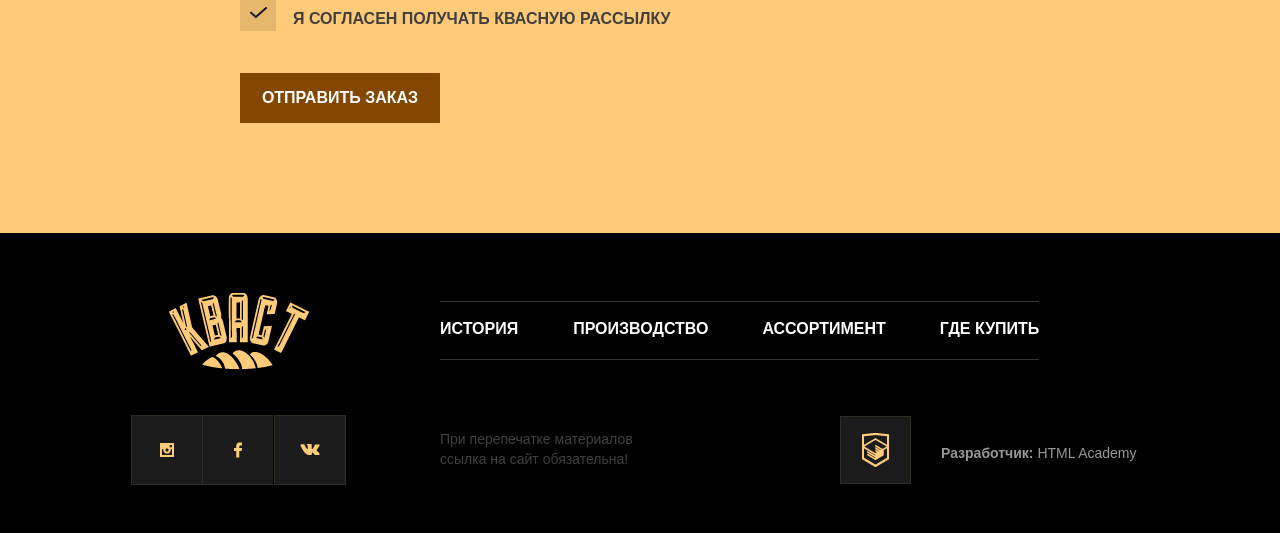
==== commit c3ebe36b: "Update style" ====
--- a/index.html
+++ b/index.html
@@ -38,7 +38,7 @@
 					<table border="1" class="price-list">
 						<tr>
 							<td class="price-alc">Алк.</td>
-							<td class="price-percent">&lt; 1%</td>
+							<td class="price-percent first">&lt; 1%</td>
 						</tr>
 						<tr>
 							<td class="price-fat">Ккал</td>
@@ -67,7 +67,7 @@
 					<table border="1" class="price-list">
 						<tr>
 							<td class="price-alc">Алк.</td>
-							<td class="price-percent">&lt; 0,5%</td>
+							<td class="price-percent second">&lt; 0,5%</td>
 						</tr>
 						<tr>
 							<td class="price-fat">Ккал</td>
@@ -120,16 +120,16 @@
  	    	<dt>
  	      		<h3>Происхождение кваса</h3>
  		  		<i>Источник: </i><a href="https://ru.wikipedia.org">ru.wikipedia.org</a>
+				<img alt="Происхождение кваса" src="img/wiki-1.png">
  			</dt>
  			<dd>
- 		  		<img alt="Происхождение кваса" src="img/wiki-1.png">
  		  		<p>Квас на Руси появился в X-XI веке. Само слово «квас» тоже имеет древнерусское происхождение. Помимо России квас готовят в Белоруссии, Сербии, Македонии, Словакии и многих других странах, но называется он везде одинаково — квас.</p>
  			</dd>
  			<dt>
  	      		<h3>Классификация кваса</h3>
  		  		<i>Источник: </i><a href="https://ru.wikipedia.org"> ru.wikipedia.org</a>
+				<img alt="Классификация кваса" src="img/wiki-2.png">
  			<dd>
- 				<img alt="Классификация кваса" src="img/wiki-2.png">
  	       		<p>По российскому ГОСТу для промышленного изготовления — это напиток с объёмной долей этилового спирта не более 1,2%, изготовленный в результате незавершённого спиртового и молочнокислого брожения сусла.</p>
  			</dt>
 		</dl>
@@ -196,13 +196,13 @@
 			<form>
 				<div class="data-form">
 					<label for="us-name" class="user-name">Представьтесь:</label>
-					<input type="text" name="us-name" id="us-name" value="Как мы можем к вам обращаться?">
-				</div>
-				<div class="data-form">
+					<input type="text" name="us-name" id="us-name">
+				</div>
+				<div class="data-form number">
 					<label for="us-phone" class="user-phone">Номер телефона:</label>
 					<input type="text" name="us-phone" id="us-phone">
 				</div>
-				<div class="data-form">
+				<div class="data-form second-number">
 					<label for="second_us-phone" class="second_user-phone">Доп. номер:</label>
 					<input type="text" name="us-phone" id="second_us-phone">
 				</div>
@@ -210,13 +210,13 @@
 					<label for="us-email" class="user-email">Email:</label>
 					<input type="text" name="us-email" id="us-email">
 				</div>
-				<div class="data-form">
+				<div class="data-form select">
 						<label for="data-form" class="data_select">Объём заказа:</label>
 					<select class="data-form">
 						<option name="1" id="data-form">От 5 до 10 баррелей в неделю</option>
 					</select>
 				</div>
-				<div class="data-form">
+				<div class="data-form textarea">
 					<label for="txt_ar">Доп. комментарий:</label>
 					<textarea class="data-form" name="txt_area_mess" id="txt_ar" rows="10" cols="96"></textarea>
 				</div>
@@ -225,7 +225,7 @@
 					<label for="checkbox">Я согласен получать квасную рассылку</label>	
 				</div>
 				<div>
-					<input type="submit" name="btn_submit" id="btn_submit" value="Отправить заказ">
+					<input type="submit" class="btn" name="btn_submit" id="btn_submit" value="Отправить заказ">
 				</div>
 			</form>
 		</div>
@@ -234,11 +234,12 @@
 
 <!-- Block №8 -->
 
-<div class="page-footer">
+<footer class="page-footer">
+	<div class="container">
 		<div class="footer-logo">
-			<img src="img/logo.png" width="140" height="76" alt="Кваст">
-		</div>
-		<nav class="footer-menu">
+			<img  src="img/logo.png" width="140" height="76" alt="Кваст">
+		</div>
+		<nav class="nav-block footer-nav">
 			<ul>
 				<li><a href="#">История</a></li>
 				<li><a href="#">Производство</a></li>
@@ -247,15 +248,17 @@
 			</ul>
 		</nav>
 		<div class="social">
-			<a class="social social-in" href="#">Инстаграм</a>
-			<a class="social-fb" href="#">Фейсбук</a>
-			<a class="social-vk" href="#">Вконтакте</a>
+			<a class="social-btn social-in" href="#">Инстаграм</a>
+			<a class="social-btn social-fb" href="#">Фейсбук</a>
+			<a class="social-btn social-vk" href="#">Вконтакте</a>
 			<p>При перепечатке материалов ссылка на сайт обязательна!</p>
 		</div>
 		<div class="logo_footer">
-			<img src="img/htmlacademy.png"><b> Разработчик: </b><a href="#">HTML Academy</a>
-		</div>
-</div>
+			<img class="dev-logo" src="img/htmlacademy.png">
+			<p><b> Разработчик: </b><a href="#">HTML Academy</a></p>
+		</div>
+	</div>
+</footer>
 
   </body>
 </html>
--- a/css/style.css
+++ b/css/style.css
@@ -7,6 +7,14 @@
     font-family: "Arial", sans-serif;
     color: #404040;
     background-color: white;
+}
+
+section {
+    margin-bottom: 109px;
+}
+
+section.features {
+    margin-bottom: 98px;
 }
 
 .page-header {
@@ -20,6 +28,7 @@
     background-size: cover;
     color: #c3c3c3;
     background-color: #363636;
+    margin-bottom: 30px;
 }
 
 .page-header .container {
@@ -59,8 +68,9 @@
     text-align: center;
     float: left;
     text-transform: uppercase;
-    padding: 25px 0;
-    margin-right: 50px;
+    padding-bottom: 18px;
+    padding-top: 15px;
+    margin-right: 54px;
 }
 
 .main-nav li:first-child {
@@ -91,8 +101,7 @@
 
 
 .promo {
-    margin-top: 135px;
-    margin-bottom: 150px;
+    margin-top: 120px;
 }
 
 .promo p{
@@ -114,33 +123,37 @@
 }
 
 .newsletter-news {
-    margin: 95px 0 100px 0px;
     font-size: 40px;
     text-transform: uppercase;
+    margin: 96px 0 112px 0;
+}
+
+.history h2.newsletter-news {
+    margin-bottom: 81px;
 }
 
 .newsletter .new-position {
+    width: 398px;
+    float: left;
+    border-left: 1px solid #e5e5e5;
+    border-right: 1px solid #e5e5e5;
+}
+
+.new-position:last-child {
+    border-left: none;
+}
+
+.newsletter .new-position-name {
+    text-transform: uppercase;
     width: 400px;
-    float: left;
-}
-
-.newsletter .new-position-name {
-    text-transform: uppercase;
-    width: 400px;
-    margin-left: 40px;
+    margin-left: 34px;
     font-size: 40px;
 }
 
 .position-table {
-    max-width: 200px;
     position: absolute;
-    left: 230px;
-}
-
-.price-list {
-    border-collapse: collapse;
-    font-weight: bold;
-    font-size: 16px;
+    left: 222px;
+    top: 66px;
 }
 
 .price-list {
@@ -151,17 +164,11 @@
     font-size: 16px;
     text-align: left;
     text-transform: uppercase;
-
 }
 
 .price-list td {
     border: 1px solid #d8d8d8;
-}
-
-.price-list td {
-    padding-top: 10px;
-    padding-left: 10px;
-    padding-bottom: 15px;
+    padding-left: 12px;
 }
 
 .price-list .price-alc {
@@ -174,6 +181,14 @@
     text-align: left;
 }
 
+.price-percent .first {
+    padding-left: 10px;
+}
+
+.price-percent .second {
+    padding-left: 1px;
+}
+
 .price-list .price-fat {
     width: 80px;
     text-align: left;
@@ -190,6 +205,7 @@
 .new-position .item-image {
     margin-left: 0px;
     margin-top: 10px;
+    padding-left: 44px;
 }
 
 .new-position  .ingridients {
@@ -197,11 +213,13 @@
     float:right;
     line-height: 24px;
     font-size: 14px;
+    margin-top: 10px;
+    padding-left: 2px;
 }
 
 .new-position .about {
-    width: 400px;
-    float: left;
+    float: left;
+    width: 100%;
 }
 h3.new-position-name {
     font-size: 40px;
@@ -216,7 +234,6 @@
     line-height: 30px;
     font-family: 'Arial', serif;
     margin: 0 auto;
-    margin-bottom: 115px;
 }
 
 
@@ -232,9 +249,11 @@
     font-family: 'Arial', sans-serif;
     text-transform: uppercase;
     font-weight: bold;
-    padding: 10px 20px;
+    padding: 7px 20px;
     border: 2px solid #834700;
     cursor: pointer;
+    margin: 0 34px;
+    margin-right: 6px;
 }
 
 .about a.btn-about:hover {
@@ -256,10 +275,12 @@
     font-family: 'Arial', sans-serif;
     text-transform: uppercase;
     font-weight: bold;
-    padding: 10px 20px;
+    padding: 7px 20px;
     border: 2px solid #834700;
     background-color: #834700;
     cursor: pointer;
+    margin-right: 14px;
+
 }
 
 .about a.btn-buy:hover {
@@ -287,7 +308,10 @@
 .about-text {
     font-size: 16px;
     line-height: 30px;
-    margin-bottom: 70px;
+    margin-bottom: 61px;
+    margin-left: 35px;
+    margin-top: 7px;
+    width: 100%;
 }
 
 .features {
@@ -298,35 +322,43 @@
 .features ul {
     padding: 0;
     list-style: none;
-    padding-top: 80px;
-    padding-bottom: 30px;
+    padding-top: 79px;
+    padding-bottom: 87px;
 }
 
 .feature-item {
     position: relative;
     float: left;
+    margin-bottom: 4px;
     padding-top: 40px;
+    border-right: 1px solid #e5b66c;
+}
+
+.feature-item:last-child {
+    border: none;
 }
 
 .feature-brew {
-    width: 400px;
+    width: 304px;
 }
 
 .feature-local {
-    width: 400px;
+    width: 306px;
+    margin-left: 93px;
 }
 
 .feature-economy {
+    margin-left: 95px;
     width: 210px;
 }
 
 .feature-brew::before {
     content: "";
     position: absolute;
-    top: -20px;
-    left: 0px;
-    width: 60px;
-    height: 60px;
+    top: 0;
+    left: -1px;
+    width: 61px;
+    height: 67px;
     background-image: url("../img/icon-brew.png");
     background-repeat: no-repeat;
 }
@@ -334,10 +366,10 @@
 .feature-local::before {
     content: "";
     position: absolute;
-    top: -20px;
-    left: 0px;
+    top: 0;
+    left: 0;
     width: 60px;
-    height: 60px;
+    height: 66px;
     background-image: url("../img/icon-matreshka.png");
     background-repeat: no-repeat;
 }
@@ -345,9 +377,9 @@
 .feature-economy::before {
     content: "";
     position: absolute;
-    top: -20px;
-    left: 0px;
-    width: 60px;
+    top: 0;
+    left: 0;
+    width: 66px;
     height: 60px;
     background-image: url("../img/icon-thumbsup.png");
     background-repeat: no-repeat;
@@ -355,7 +387,9 @@
 
 .feature-title {
     text-transform: uppercase;
-    margin: 40px 0;
+    margin: 38px 0;
+    margin-bottom: 20px;
+    margin-top: 60px;
     font-weight: bold;
     font-size: 20px;
     line-height: 30px;
@@ -366,7 +400,6 @@
 .feature-item p {
     margin: 0;
     width: 210px;
-    height: 175px;
     line-height: 30px;
     font-size: 16px;
 }
@@ -381,29 +414,38 @@
     margin: 0 auto;
 }
 
+.history .newsletter-news {
+    margin-bottom: 83px;
+}
+
 .history dl dt h3 {
     position: relative;
     float: left;
     font-size: 20px;
-    width: 600px;
+    width: 604px;
     text-transform: uppercase;
     margin-top: 0;
-}
-
-.history a ,img {
+    margin-bottom: 24px;
+}
+
+.history img {
     float: right;
     vertical-align: middle;
+    width: 200px;
+    height: 101px;
+    margin-top: 9px;
 }
 
 .history dd  {
     margin: 0;
     padding: 0;
+    margin-bottom: 62px;
 }
 
 .history dd p {
     font-size: 16px;
     line-height: 30px;
-    width: 600px;
+    width: 497px;
 }
 
 .about-us {
@@ -411,8 +453,10 @@
     background-color: #ede5d8;
 }
 
-.about-us h2 {
-    padding-top: 95px;
+.about-us h2.newsletter-news {
+    margin-top: 78px;
+    margin-bottom: 92px;
+    padding-top: 100px;
 }
 
 .about-us p {
@@ -432,12 +476,15 @@
     content: "";
     position: absolute;
     top: 222px;
-    left: -110px;
+    left: -106px;
     width: 40px;
     height: 30px;
     background-image: url("../img/quotes.png");
     background-repeat: no-repeat;
-
+}
+
+.about-us p {
+    margin-bottom: 6px;
 }
 
 .about-us p.papper-name {
@@ -461,7 +508,7 @@
     font-family: 'Arial', sans-serif;
     text-transform: uppercase;
     font-weight: bold;
-    padding: 15px 20px;
+    padding: 13px 20px;
     border: 2px solid grey;
     line-height: 20px;
     cursor: pointer;
@@ -474,3 +521,346 @@
     margin: 0 auto;
 }
 
+section.range {
+    max-width: 800px;
+    margin: 0 auto;
+    padding-bottom: 90px;
+}
+
+.range h2.newsletter-news {
+    margin-bottom: 92px;
+}
+
+.range .range-table {
+    width: 100%;
+    text-align: left;
+    font-size: 16px;
+    line-height: 30px;
+    text-transform: uppercase;
+    border-collapse: collapse;
+}
+
+.range .range-table tr {
+    border-bottom: 1px solid grey;
+}
+
+.range .range-table th:first-child,
+.range .range-table td:first-child {
+    min-width: 211px;
+}
+
+.range .range-table th:last-child,
+.range .range-table td:last-child  {
+    text-align: right;
+}
+
+.range .range-table td:first-child {
+    font-weight: bold;
+}
+
+.range .range-table th {
+    font-family: Arial, sans-serif;
+    font-size: 11px;
+    color: grey;
+    padding-bottom: 31px;
+}
+
+.range .range-table td {
+    padding: 17px 0 ;
+}
+
+.range .range-table sup {
+    color: #FFF;
+    background-color: #000;
+    border-radius: 5px;
+    font-size: 8px;
+    padding: 2px 5px;
+    margin-left: 21px;
+}
+
+.feedback {
+    background-color: #ffcb78;
+}
+
+.feedback .container {
+    width: 800px;
+    margin: 0 auto;
+}
+
+.feedback h2.newsletter-news {
+    margin-top: 0;
+    margin-bottom: 94px;
+    padding-top: 97px;
+}
+
+.feedback p {
+    margin-bottom: 70px;
+    font-family: 'Arial',sans-serif;
+    font-size: 16px;
+    line-height: 30px;
+    width: 720px;
+}
+
+.feedback label {
+    text-transform: uppercase;
+    font-weight: bold;
+    font-size: 16px;
+    line-height: 20px;
+}
+
+.feedback .data-form {
+    width: 630px;
+    margin-bottom: 22px;
+}
+
+.feedback input, .feedback select {
+    width: 630px;
+    height: 50px;
+    background-color: #e5b66c;
+    border: none;
+    outline: none;
+    box-shadow: none;
+    margin-top: 7px;
+}
+
+.feedback textarea {
+    background-color: #e5b66c;
+    border: none;
+    outline: none;
+    box-shadow: none;
+    margin-top: 7px;
+    height: 117px;
+}
+
+.feedback .select {
+    margin-bottom: 3px;
+}
+
+.data-form input#us-phone {
+    width: 290px;
+}
+
+.data-form input#second_us-phone {
+    width: 290px;
+}
+
+
+.data-form.number {
+    width: 290px;
+    float: left;
+    margin-right: 50px;
+}
+.data-form.second-number {
+    width: 50%;
+    float: left;
+}
+
+input[type="checkbox"] {
+display: none;
+}
+
+select, option    {
+    font-size: 16px;
+    line-height: 20px;
+    font-weight: bolder;
+    padding-left: 25px;
+    text-transform: uppercase;
+    color: #000000;
+}
+
+.feedback_form .textarea {
+    margin-bottom: 0;
+}
+
+input[type=checkbox]:checked + label::before {
+    content: '';
+    background: url('../img/check.png') no-repeat 50% 50%;
+    margin-right: 17px;
+    display: inline-block;
+    width: 36px;
+    height: 36px;
+    background-color: #e5b66c;
+    vertical-align: bottom;
+}
+
+input[type=checkbox] + label::before {
+    content: '';
+    margin-right: 20px;
+    display: inline-block;
+    width: 36px;
+    height: 36px;
+    background-color: #e5b66c;
+    vertical-align: bottom;
+}
+
+form div  input.btn {
+    margin-top: 20px;
+    margin-bottom: 110px;
+    width: 200px;
+    height: 50px;
+    background-color: #834700;
+    border: none;
+    font-size: 16px;
+    line-height: 20px;
+    color: #fff;
+    text-transform: uppercase;
+    font-weight: bold;
+}
+
+footer  {
+    background-color: black;
+}
+
+.page-footer .container {
+    max-width: 1010px;
+    box-sizing: content-box;
+    min-height: 300px;
+    margin: 0 auto;
+}
+
+.footer-logo {
+    float: left;
+    width: 271px;
+    height: 76px;
+    padding-left: 34px;
+    padding-top: 51px;
+}
+.footer-logo img {
+    padding-top: 9px;
+    width: 140px;
+    height: 76px;
+}
+
+.footer-nav ul {
+    float: left;
+    padding: 0;
+    list-style: none;
+    margin: 68px 0;
+    margin-bottom: 0;
+    border-bottom: 1px solid rgba(255, 255, 255, .2);
+    border-top: 1px solid rgba(255, 255, 255, .2);
+    max-width: 600px;
+    font-family: Arial, sans-serif;
+    font-size: 16px;
+    font-weight: bold;
+}
+
+.footer-nav li {
+    text-align: center;
+    float: left;
+    text-transform: uppercase;
+    padding-bottom: 18px;
+    padding-top: 15px;
+    margin-right: 54px;
+}
+
+.footer-nav li:first-child {
+    margin-right: 55px;
+}
+
+.footer-nav li:hover {
+    border-bottom: 1px solid #FFF;
+}
+
+.footer-nav li:last-child {
+    margin-right: 0;
+}
+
+.footer-nav a {
+    color: #ffffff;
+    text-decoration: none;
+}
+
+.footer-nav a:hover {
+
+    color: #ffcb78;
+}
+
+.footer-nav a:active {
+    color: rgba(255, 255, 255, 0.3);
+}
+
+.social p {
+    font-size: 14px;
+    line-height: 20px;
+    width: 203px;
+    float: right;
+}
+
+ .social {
+    width: 508px;
+    height: 68px;
+    margin-top: 55px;
+    float: left;
+}
+
+ .social .social-btn  {
+    margin-left: -4px;
+    font-size: 0;
+}
+
+.social-btn::before {
+    content: '';
+    border: rgba(255, 203, 120, .1) solid 1px;
+    display: inline-block;
+    width: 70px;
+    height: 68px;
+    background: #1b1b1b url("../img/icon-insta.png") no-repeat 50%;
+}
+
+ .social-fb::before {
+    background-image: url("../img/icon-fb.png");
+}
+
+ .social-vk::before {
+     background-image: url("../img/icon-vk.png");
+ }
+
+.social-btn:first-child::before,
+.social-btn:nth-child(2)::before{
+    border-right: none;
+}
+
+p.copyright {
+    float: left;
+    width: 203px;
+    font-size: 14px;
+    line-height: 20px;
+    color: #989898;
+    margin-top: 60px;
+    margin-left: 90px;
+}
+
+.logo_footer {
+    float: right;
+    width: 305px;
+    margin-top: 37px;
+}
+
+.dev-logo {
+    float: left;
+    border: rgba(255, 203, 120, .1) solid 1px;
+    display: inline-block;
+    width: 27px;
+    height: 34px;
+    padding: 16px 21px;
+    background: #1b1b1b ;
+    margin-right: 30px;
+    margin-top: 19px;
+}
+
+
+.logo_footer p {
+    margin-top: 46px;
+}
+
+.logo_footer p , .logo_footer a {
+    color: #989898;
+    text-decoration: none;
+    font-size: 14px;
+    line-height: 20px;
+
+}
+
+
+
